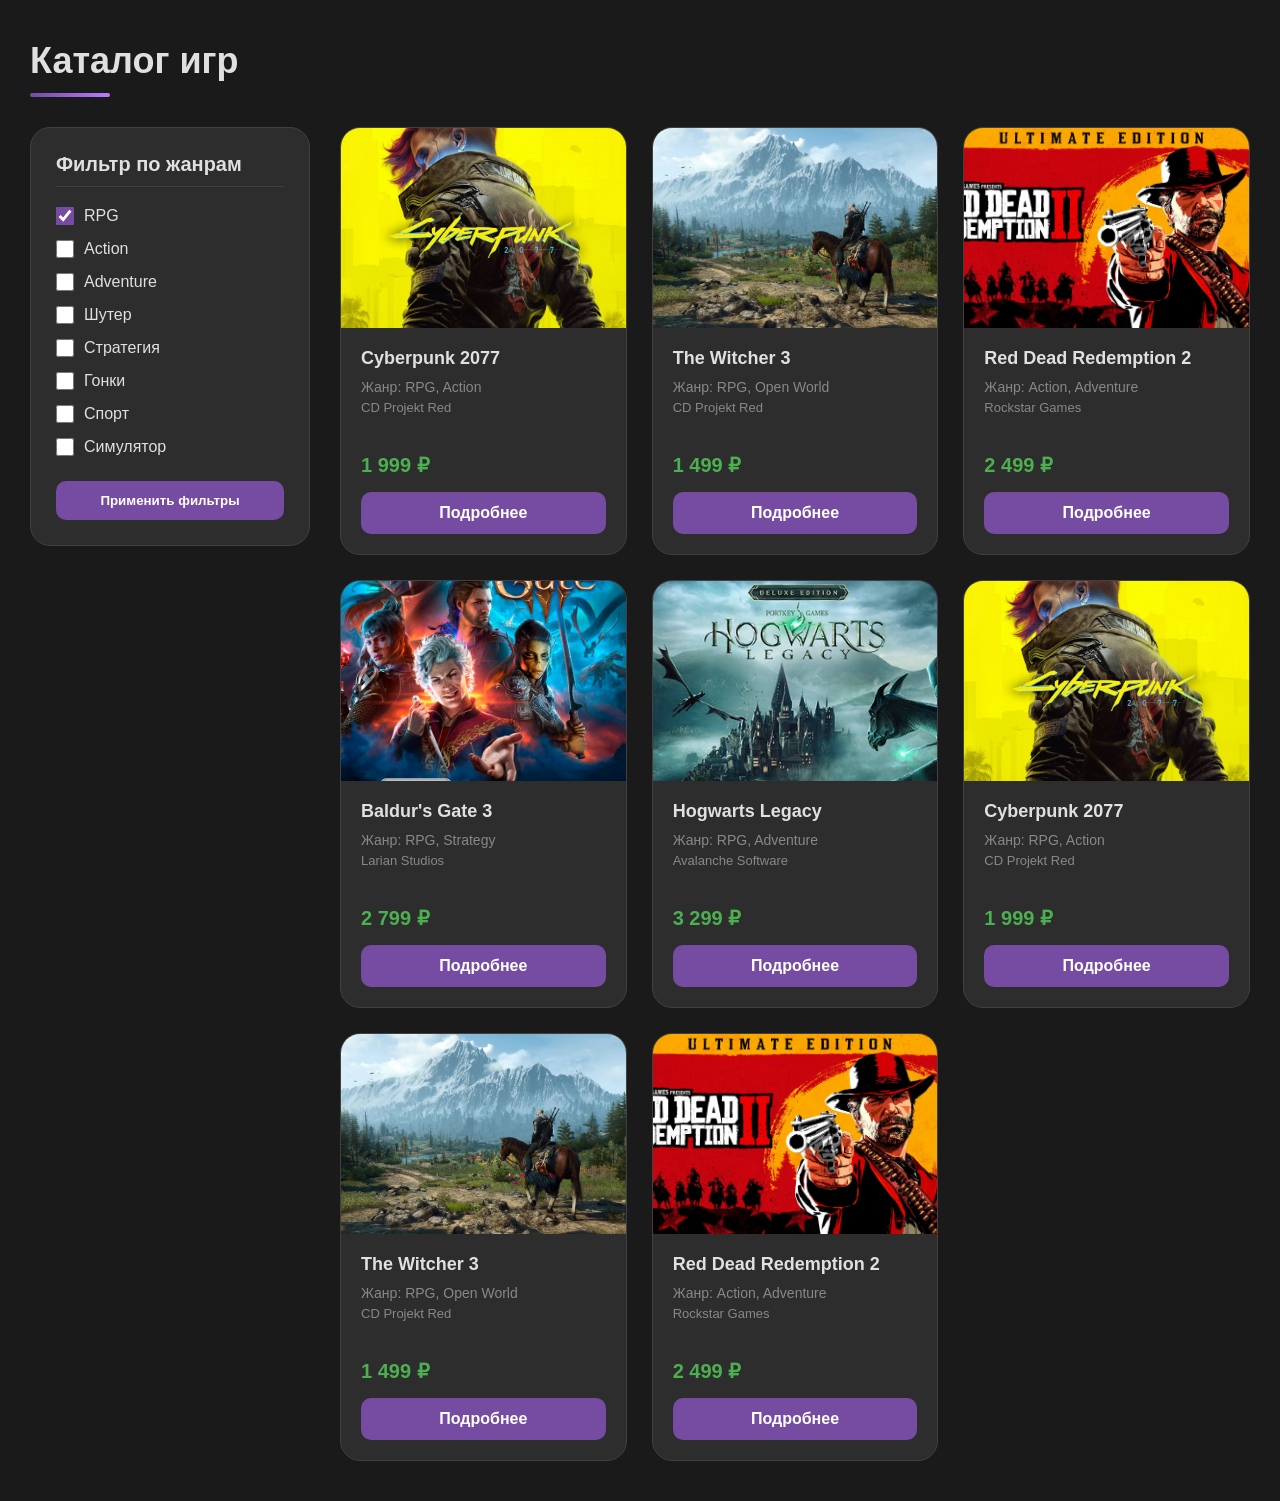
==== catalog.html @ 6f2eb38f "Добавление всех файлов проекта" ====
<!DOCTYPE html>
<html lang="ru">
<head>
    <meta charset="UTF-8">
    <meta name="viewport" content="width=device-width, initial-scale=1.0">
    <title>Каталог игр</title>
    <link rel="stylesheet" href="style/stylescatalog.css">

</head>
<body>
    <!-- Основной контент -->
    <main class="catalog-main">
        <div class="catalog-header">
            <h1 class="catalog-title">Каталог игр</h1>
            
<!-- Кнопка фильтра для мобилок-->
<div class="filter-toggle">
    <input type="checkbox" id="filter-toggle" class="filter-toggle-checkbox">
    <label for="filter-toggle" class="filter-toggle-label">
        <i class="fas fa-sliders-h"></i>
        <span>Фильтры</span>
    </label>
    
        <!-- Мобильная панель фильтров-->
        <div class="mobile-filter">
            <div class="mobile-filter-content">
                <label for="filter-toggle" class="mobile-filter-close">
                    <i class="fas fa-times"></i>
                </label>
                <h2 class="filter-title">Фильтр по жанрам</h2>
                
                <div class="filter-genres">
                    <label class="genre-checkbox">
                        <input type="checkbox" name="genre-mobile" value="rpg" checked>
                        <span>RPG</span>
                    </label>
                    
                    <label class="genre-checkbox">
                        <input type="checkbox" name="genre-mobile" value="action">
                        <span>Action</span>
                    </label>
                    
                    <label class="genre-checkbox">
                        <input type="checkbox" name="genre-mobile" value="adventure">
                        <span>Adventure</span>
                    </label>
                    
                    <label class="genre-checkbox">
                        <input type="checkbox" name="genre-mobile" value="shooter">
                        <span>Шутер</span>
                    </label>
                    
                    <label class="genre-checkbox">
                        <input type="checkbox" name="genre-mobile" value="strategy">
                        <span>Стратегия</span>
                    </label>
                    
                    <label class="genre-checkbox">
                        <input type="checkbox" name="genre-mobile" value="racing">
                        <span>Гонки</span>
                    </label>
                    
                    <label class="genre-checkbox">
                        <input type="checkbox" name="genre-mobile" value="sport">
                        <span>Спорт</span>
                    </label>
                    
                    <label class="genre-checkbox">
                        <input type="checkbox" name="genre-mobile" value="simulator">
                        <span>Симулятор</span>
                    </label>
                </div>
                    <button class="filter-apply">Применить фильтры</button>
            </div>
            </div>
        </div>
    </div>

        <div class="catalog-container">
            <!-- Боковая панель фильтров -->
            <aside class="filter-sidebar">
                <h2 class="filter-title">Фильтр по жанрам</h2>
                
                <div class="filter-genres">
                    <label class="genre-checkbox">
                        <input type="checkbox" name="genre" value="rpg" checked>
                        <span>RPG</span>
                    </label>
                    
                    <label class="genre-checkbox">
                        <input type="checkbox" name="genre" value="action">
                        <span>Action</span>
                    </label>
                    
                    <label class="genre-checkbox">
                        <input type="checkbox" name="genre" value="adventure">
                        <span>Adventure</span>
                    </label>
                    
                    <label class="genre-checkbox">
                        <input type="checkbox" name="genre" value="shooter">
                        <span>Шутер</span>
                    </label>
                    
                    <label class="genre-checkbox">
                        <input type="checkbox" name="genre" value="strategy">
                        <span>Стратегия</span>
                    </label>
                    
                    <label class="genre-checkbox">
                        <input type="checkbox" name="genre" value="racing">
                        <span>Гонки</span>
                    </label>
                    
                    <label class="genre-checkbox">
                        <input type="checkbox" name="genre" value="sport">
                        <span>Спорт</span>
                    </label>
                    
                    <label class="genre-checkbox">
                        <input type="checkbox" name="genre" value="simulator">
                        <span>Симулятор</span>
                    </label>
                </div>

                <button class="filter-apply">Применить фильтры</button>
            </aside>

            <!-- Сетка с карточками игр -->
            <div class="games-grid">
                <!-- Карточка 1 -->
                <div class="game-card">
                    <div class="game-image">
                        <img src="foto/Cyberpunk.png" width="250px" height="200px">
                    </div>
                    <div class="game-info">
                        <h3 class="game-title">Cyberpunk 2077</h3>
                        <div class="game-genre">Жанр: RPG, Action</div>
                        <div class="game-developer">CD Projekt Red</div>
                        <div class="game-rating">
                            <i class="fas fa-star"></i>
                            <i class="fas fa-star"></i>
                            <i class="fas fa-star"></i>
                            <i class="fas fa-star"></i>
                            <i class="far fa-star"></i>
                        </div>
                        <div class="game-price">1 999 ₽</div>
                        <a href="#" class="game-button">Подробнее</a>
                    </div>
                </div>

                <!-- Карточка 2 -->
                <div class="game-card">
                    <div class="game-image">
                        <img src="foto/witcher.jpg" width="250px" height="200px">
                    </div>
                    <div class="game-info">
                        <h3 class="game-title">The Witcher 3</h3>
                        <div class="game-genre">Жанр: RPG, Open World</div>
                        <div class="game-developer">CD Projekt Red</div>
                        <div class="game-rating">
                            <i class="fas fa-star"></i>
                            <i class="fas fa-star"></i>
                            <i class="fas fa-star"></i>
                            <i class="fas fa-star"></i>
                            <i class="fas fa-star"></i>
                        </div>
                        <div class="game-price">1 499 ₽</div>
                        <a href="#" class="game-button">Подробнее</a>
                    </div>
                </div>

                <!-- Карточка 3 -->
                <div class="game-card">
                    <div class="game-image">
                        <img src="foto/rdr.jpg" width="250px" height="200px">
                    </div>
                    <div class="game-info">
                        <h3 class="game-title">Red Dead Redemption 2</h3>
                        <div class="game-genre">Жанр: Action, Adventure</div>
                        <div class="game-developer">Rockstar Games</div>
                        <div class="game-rating">
                            <i class="fas fa-star"></i>
                            <i class="fas fa-star"></i>
                            <i class="fas fa-star"></i>
                            <i class="fas fa-star"></i>
                            <i class="fas fa-star"></i>
                        </div>
                        <div class="game-price">2 499 ₽</div>
                        <a href="#" class="game-button">Подробнее</a>
                    </div>
                </div>

                <!-- Карточка 4 -->
                <div class="game-card">
                    <div class="game-image">
                        <img src="foto/baldur.png" width="250px" height="200px">
                    </div>
                    <div class="game-info">
                        <h3 class="game-title">Baldur's Gate 3</h3>
                        <div class="game-genre">Жанр: RPG, Strategy</div>
                        <div class="game-developer">Larian Studios</div>
                        <div class="game-rating">
                            <i class="fas fa-star"></i>
                            <i class="fas fa-star"></i>
                            <i class="fas fa-star"></i>
                            <i class="fas fa-star"></i>
                            <i class="fas fa-star"></i>
                        </div>
                        <div class="game-price">2 799 ₽</div>
                        <a href="#" class="game-button">Подробнее</a>
                    </div>
                </div>

                <!-- Карточка 5 -->
                <div class="game-card">
                    <div class="game-image">
                        <img src="foto/hogwarts.jpg" width="250px" height="200px">
                    </div>
                    <div class="game-info">
                        <h3 class="game-title">Hogwarts Legacy</h3>
                        <div class="game-genre">Жанр: RPG, Adventure</div>
                        <div class="game-developer">Avalanche Software</div>
                        <div class="game-rating">
                            <i class="fas fa-star"></i>
                            <i class="fas fa-star"></i>
                            <i class="fas fa-star"></i>
                            <i class="fas fa-star"></i>
                            <i class="far fa-star"></i>
                        </div>
                        <div class="game-price">3 299 ₽</div>
                        <a href="#" class="game-button">Подробнее</a>
                    </div>
                </div>

                <!-- Карточка 6 -->
                <div class="game-card">
                    <div class="game-image">
                        <img src="foto/Cyberpunk.png" width="250px" height="200px">
                    </div>
                    <div class="game-info">
                        <h3 class="game-title">Cyberpunk 2077</h3>
                        <div class="game-genre">Жанр: RPG, Action</div>
                        <div class="game-developer">CD Projekt Red</div>
                        <div class="game-rating">
                            <i class="fas fa-star"></i>
                            <i class="fas fa-star"></i>
                            <i class="fas fa-star"></i>
                            <i class="fas fa-star"></i>
                            <i class="far fa-star"></i>
                        </div>
                        <div class="game-price">1 999 ₽</div>
                        <a href="#" class="game-button">Подробнее</a>
                    </div>
                </div>

                <!-- Карточка 7 -->
                <div class="game-card">
                    <div class="game-image">
                        <img src="foto/witcher.jpg" width="250px" height="200px">
                    </div>
                    <div class="game-info">
                        <h3 class="game-title">The Witcher 3</h3>
                        <div class="game-genre">Жанр: RPG, Open World</div>
                        <div class="game-developer">CD Projekt Red</div>
                        <div class="game-rating">
                            <i class="fas fa-star"></i>
                            <i class="fas fa-star"></i>
                            <i class="fas fa-star"></i>
                            <i class="fas fa-star"></i>
                            <i class="fas fa-star"></i>
                        </div>
                        <div class="game-price">1 499 ₽</div>
                        <a href="#" class="game-button">Подробнее</a>
                    </div>
                </div>

                <!-- Карточка 8 -->
                <div class="game-card">
                    <div class="game-image">
                        <img src="foto/rdr.jpg" width="250px" height="200px">
                    </div>
                    <div class="game-info">
                        <h3 class="game-title">Red Dead Redemption 2</h3>
                        <div class="game-genre">Жанр: Action, Adventure</div>
                        <div class="game-developer">Rockstar Games</div>
                        <div class="game-rating">
                            <i class="fas fa-star"></i>
                            <i class="fas fa-star"></i>
                            <i class="fas fa-star"></i>
                            <i class="fas fa-star"></i>
                            <i class="fas fa-star"></i>
                        </div>
                        <div class="game-price">2 499 ₽</div>
                        <a href="#" class="game-button">Подробнее</a>
                    </div>
                </div>
            </div>
        </div>
    </main>
</body>
</html>
---- style/stylescatalog.css ----
* {
    margin: 0;
    padding: 0;
    box-sizing: border-box;
    font-family: 'Segoe UI', Tahoma, Geneva, Verdana, sans-serif;
}

body {
    background-color: #1a1a1a;
    color: #e0e0e0;
    min-height: 100vh;
    display: flex;
    flex-direction: column;
}

.catalog-main {
    max-width: 1400px;
    margin: 40px auto;
    padding: 0 30px;
    flex: 1;
    width: 100%;
}

.catalog-header {
    display: flex;
    justify-content: space-between;
    align-items: center;
    margin-bottom: 30px;
    flex-wrap: wrap;
    gap: 20px;
}

.catalog-title {
    font-size: 36px;
    color: #e0e0e0;
    position: relative;
    padding-bottom: 15px;
}

.catalog-title:after {
    content: "";
    position: absolute;
    bottom: 0;
    left: 0;
    width: 80px;
    height: 4px;
    background: linear-gradient(to right, #764ba2, #b87cff);
    border-radius: 2px;
}

.filter-toggle {
    display: none;
    position: relative;
}

.filter-toggle-checkbox {
    display: none;
}

.filter-toggle-label {
    display: flex;
    align-items: center;
    gap: 10px;
    background: #764ba2;
    color: white;
    padding: 12px 25px;
    border-radius: 12px;
    cursor: pointer;
    font-weight: 600;
    transition: all 0.3s;
}

.filter-toggle-label:hover {
    background: #5d3a82;
    transform: translateY(-2px);
    box-shadow: 0 5px 15px rgba(118, 75, 162, 0.3);
}

.catalog-container {
    display: flex;
    gap: 30px;
}

.filter-sidebar {
    width: 280px;
    background: #2d2d2d;
    border-radius: 20px;
    padding: 25px;
    border: 1px solid #404040;
    height: fit-content;
    position: sticky;
    top: 20px;
}

.filter-title {
    font-size: 20px;
    margin-bottom: 20px;
    color: #e0e0e0;
    padding-bottom: 10px;
    border-bottom: 1px solid #404040;
}

.filter-genres {
    display: flex;
    flex-direction: column;
    gap: 15px;
    margin-bottom: 25px;
}

.genre-checkbox {
    display: flex;
    align-items: center;
    gap: 10px;
    cursor: pointer;
    color: #e0e0e0;
    transition: color 0.3s;
}

.genre-checkbox:hover {
    color: #b87cff;
}

.genre-checkbox input[type="checkbox"] {
    width: 18px;
    height: 18px;
    cursor: pointer;
    accent-color: #764ba2;
}

.filter-apply {
    width: 100%;
    padding: 12px;
    background: #764ba2;
    color: white;
    border: none;
    border-radius: 10px;
    font-weight: 600;
    cursor: pointer;
    transition: all 0.3s;
}

.filter-apply:hover {
    background: #5d3a82;
    transform: translateY(-2px);
    box-shadow: 0 5px 15px rgba(118, 75, 162, 0.3);
}

.games-grid {
    flex: 1;
    display: grid;
    grid-template-columns: repeat(auto-fill, minmax(250px, 1fr));
    gap: 25px;
}

.game-card {
    background: #2d2d2d;
    border-radius: 20px;
    overflow: hidden;
    border: 1px solid #404040;
    transition: all 0.3s;
}

.game-card:hover {
    transform: translateY(-10px);
    box-shadow: 0 10px 30px rgba(118, 75, 162, 0.3);
    border-color: #764ba2;
}

.game-image {
    width: 100%;
    height: 200px;
    overflow: hidden;
}

.game-image img {
    width: 100%;
    height: 100%;
    object-fit: cover;
    transition: transform 0.3s;
}

.game-card:hover .game-image img {
    transform: scale(1.05);
}

.game-info {
    padding: 20px;
}

.game-title {
    font-size: 18px;
    font-weight: 700;
    margin-bottom: 10px;
    color: #e0e0e0;
}

.game-genre {
    font-size: 14px;
    color: #888;
    margin-bottom: 5px;
}

.game-developer {
    font-size: 13px;
    color: #888;
    margin-bottom: 10px;
}

.game-rating {
    margin-bottom: 10px;
}

.game-rating i {
    color: #ffc107;
    font-size: 14px;
    margin-right: 2px;
}

.game-rating .far {
    color: #404040;
}

.game-price {
    font-size: 20px;
    font-weight: 700;
    color: #4caf50;
    margin-bottom: 15px;
}

.game-button {
    display: block;
    width: 100%;
    padding: 12px;
    background: #764ba2;
    color: white;
    text-align: center;
    text-decoration: none;
    border-radius: 10px;
    font-weight: 600;
    transition: all 0.3s;
}

.game-button:hover {
    background: #5d3a82;
    transform: translateY(-2px);
    box-shadow: 0 5px 15px rgba(118, 75, 162, 0.3);
}

/* Мобильная панель фильтров - ИСПРАВЛЕНО */
.mobile-filter {
    display: none;
    position: fixed;
    top: 0;
    left: 0;
    width: 100%;
    height: 100%;
    background: rgba(0, 0, 0, 0.8);
    z-index: 1000;
    align-items: center;
    justify-content: center;
}

/* Показываем фильтр когда чекбокс отмечен */
#filter-toggle:checked ~ .mobile-filter {
    display: flex !important;
}

.mobile-filter-content {
    position: relative;
    width: 90%;
    max-width: 400px;
    background: #2d2d2d;
    border-radius: 25px;
    padding: 30px;
    border: 1px solid #404040;
    max-height: 80vh;
    overflow-y: auto;
}

.mobile-filter-close {
    position: absolute;
    top: 15px;
    right: 15px;
    font-size: 24px;
    color: #888;
    cursor: pointer;
    transition: color 0.3s;
}

.mobile-filter-close:hover {
    color: #ff6b6b;
}

@media screen and (max-width: 1024px) {
    .games-grid {
        grid-template-columns: repeat(auto-fill, minmax(220px, 1fr));
    }
}

@media screen and (max-width: 968px) {
    .filter-sidebar {
        display: none;
    }
    
    .filter-toggle {
        display: block;
    }
    
    .catalog-container {
        flex-direction: column;
    }
    
    .games-grid {
        grid-template-columns: repeat(auto-fill, minmax(250px, 1fr));
    }
}

@media screen and (min-width: 969px) {
    .mobile-filter {
        display: none !important;
    }
}

@media screen and (max-width: 768px) {
    .catalog-main {
        padding: 0 20px;
    }
    
    .catalog-title {
        font-size: 28px;
    }
    
    .games-grid {
        grid-template-columns: repeat(auto-fill, minmax(200px, 1fr));
        gap: 15px;
    }
}

@media screen and (max-width: 480px) {
    .games-grid {
        grid-template-columns: 1fr;
    }
    
    .catalog-header {
        flex-direction: column;
        align-items: flex-start;
    }
    
    .filter-toggle-label {
        width: 100%;
        justify-content: center;
    }
    
    .mobile-filter-content {
        padding: 20px;
    }
}
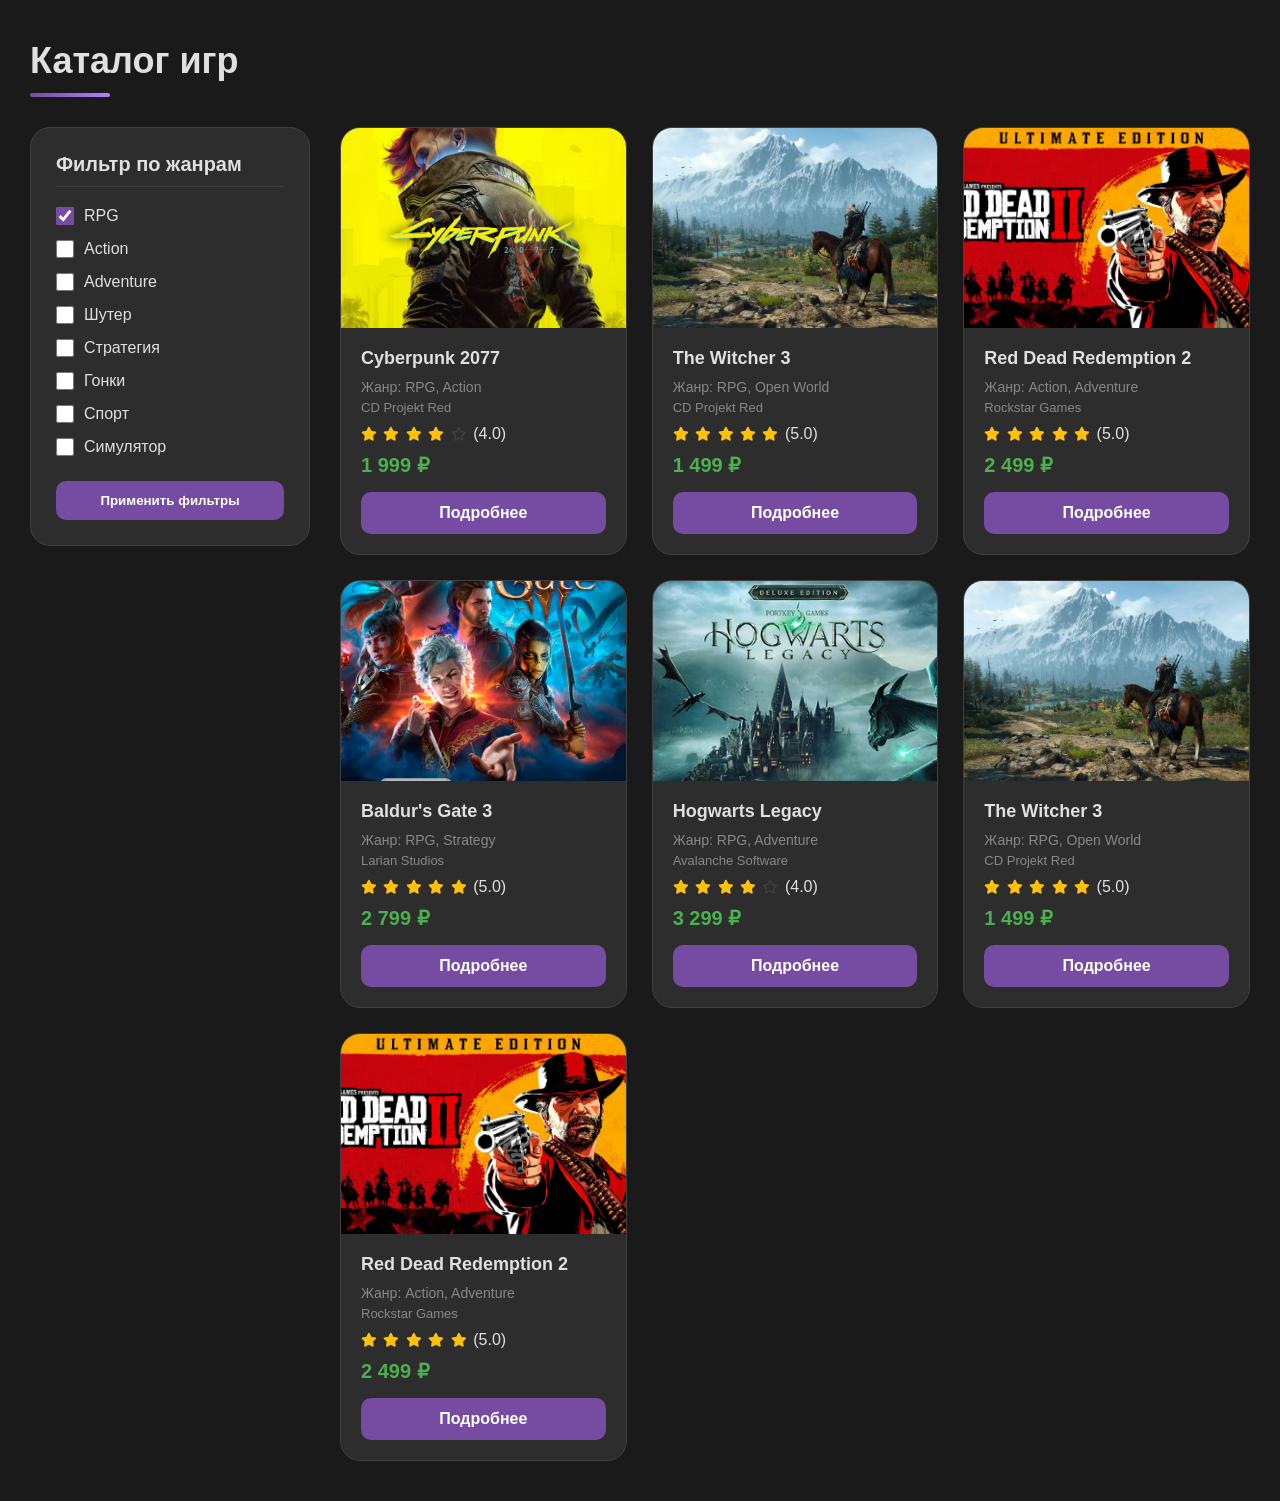
==== commit f7b05864: "Исправлена адптация CSS для разные экраны" ====
--- a/catalog.html
+++ b/catalog.html
@@ -3,9 +3,10 @@
 <head>
     <meta charset="UTF-8">
     <meta name="viewport" content="width=device-width, initial-scale=1.0">
-    <title>Каталог игр</title>
+    <title>Каталог игр | Best Games</title>
     <link rel="stylesheet" href="style/stylescatalog.css">
-
+    <link rel="stylesheet" href="https://cdnjs.cloudflare.com/ajax/libs/font-awesome/6.0.0/css/all.min.css">
+    <link href="https://fonts.googleapis.com/css2?family=Montserrat:wght@400;600;700&family=Open+Sans:wght@400;600&display=swap" rel="stylesheet">
 </head>
 <body>
     <!-- Основной контент -->
@@ -13,68 +14,68 @@
         <div class="catalog-header">
             <h1 class="catalog-title">Каталог игр</h1>
             
-<!-- Кнопка фильтра для мобилок-->
-<div class="filter-toggle">
-    <input type="checkbox" id="filter-toggle" class="filter-toggle-checkbox">
-    <label for="filter-toggle" class="filter-toggle-label">
-        <i class="fas fa-sliders-h"></i>
-        <span>Фильтры</span>
-    </label>
-    
-        <!-- Мобильная панель фильтров-->
-        <div class="mobile-filter">
-            <div class="mobile-filter-content">
-                <label for="filter-toggle" class="mobile-filter-close">
-                    <i class="fas fa-times"></i>
+            <!-- Кнопка фильтра для мобилок-->
+            <div class="filter-toggle">
+                <input type="checkbox" id="filter-toggle" class="filter-toggle-checkbox">
+                <label for="filter-toggle" class="filter-toggle-label">
+                    <i class="fas fa-sliders-h"></i>
+                    <span>Фильтры</span>
                 </label>
-                <h2 class="filter-title">Фильтр по жанрам</h2>
                 
-                <div class="filter-genres">
-                    <label class="genre-checkbox">
-                        <input type="checkbox" name="genre-mobile" value="rpg" checked>
-                        <span>RPG</span>
-                    </label>
-                    
-                    <label class="genre-checkbox">
-                        <input type="checkbox" name="genre-mobile" value="action">
-                        <span>Action</span>
-                    </label>
-                    
-                    <label class="genre-checkbox">
-                        <input type="checkbox" name="genre-mobile" value="adventure">
-                        <span>Adventure</span>
-                    </label>
-                    
-                    <label class="genre-checkbox">
-                        <input type="checkbox" name="genre-mobile" value="shooter">
-                        <span>Шутер</span>
-                    </label>
-                    
-                    <label class="genre-checkbox">
-                        <input type="checkbox" name="genre-mobile" value="strategy">
-                        <span>Стратегия</span>
-                    </label>
-                    
-                    <label class="genre-checkbox">
-                        <input type="checkbox" name="genre-mobile" value="racing">
-                        <span>Гонки</span>
-                    </label>
-                    
-                    <label class="genre-checkbox">
-                        <input type="checkbox" name="genre-mobile" value="sport">
-                        <span>Спорт</span>
-                    </label>
-                    
-                    <label class="genre-checkbox">
-                        <input type="checkbox" name="genre-mobile" value="simulator">
-                        <span>Симулятор</span>
-                    </label>
-                </div>
-                    <button class="filter-apply">Применить фильтры</button>
-            </div>
+                <!-- Мобильная панель фильтров-->
+                <div class="mobile-filter">
+                    <div class="mobile-filter-content">
+                        <label for="filter-toggle" class="mobile-filter-close">
+                            <i class="fas fa-times"></i>
+                        </label>
+                        <h2 class="filter-title">Фильтр по жанрам</h2>
+                        
+                        <div class="filter-genres">
+                            <label class="genre-checkbox">
+                                <input type="checkbox" name="genre-mobile" value="rpg" checked>
+                                <span>RPG</span>
+                            </label>
+                            
+                            <label class="genre-checkbox">
+                                <input type="checkbox" name="genre-mobile" value="action">
+                                <span>Action</span>
+                            </label>
+                            
+                            <label class="genre-checkbox">
+                                <input type="checkbox" name="genre-mobile" value="adventure">
+                                <span>Adventure</span>
+                            </label>
+                            
+                            <label class="genre-checkbox">
+                                <input type="checkbox" name="genre-mobile" value="shooter">
+                                <span>Шутер</span>
+                            </label>
+                            
+                            <label class="genre-checkbox">
+                                <input type="checkbox" name="genre-mobile" value="strategy">
+                                <span>Стратегия</span>
+                            </label>
+                            
+                            <label class="genre-checkbox">
+                                <input type="checkbox" name="genre-mobile" value="racing">
+                                <span>Гонки</span>
+                            </label>
+                            
+                            <label class="genre-checkbox">
+                                <input type="checkbox" name="genre-mobile" value="sport">
+                                <span>Спорт</span>
+                            </label>
+                            
+                            <label class="genre-checkbox">
+                                <input type="checkbox" name="genre-mobile" value="simulator">
+                                <span>Симулятор</span>
+                            </label>
+                        </div>
+                        <button class="filter-apply">Применить фильтры</button>
+                    </div>
+                </div>
             </div>
         </div>
-    </div>
 
         <div class="catalog-container">
             <!-- Боковая панель фильтров -->
@@ -128,10 +129,9 @@
 
             <!-- Сетка с карточками игр -->
             <div class="games-grid">
-                <!-- Карточка 1 -->
-                <div class="game-card">
-                    <div class="game-image">
-                        <img src="foto/Cyberpunk.png" width="250px" height="200px">
+                <div class="game-card">
+                    <div class="game-image">
+                        <img src="foto/Cyberpunk.png" alt="Cyberpunk 2077" width="250" height="200">
                     </div>
                     <div class="game-info">
                         <h3 class="game-title">Cyberpunk 2077</h3>
@@ -143,16 +143,16 @@
                             <i class="fas fa-star"></i>
                             <i class="fas fa-star"></i>
                             <i class="far fa-star"></i>
+                            <span class="rating-text">(4.0)</span>
                         </div>
                         <div class="game-price">1 999 ₽</div>
                         <a href="#" class="game-button">Подробнее</a>
                     </div>
                 </div>
 
-                <!-- Карточка 2 -->
-                <div class="game-card">
-                    <div class="game-image">
-                        <img src="foto/witcher.jpg" width="250px" height="200px">
+                <div class="game-card">
+                    <div class="game-image">
+                        <img src="foto/witcher.jpg" alt="The Witcher 3" width="250" height="200">
                     </div>
                     <div class="game-info">
                         <h3 class="game-title">The Witcher 3</h3>
@@ -164,16 +164,16 @@
                             <i class="fas fa-star"></i>
                             <i class="fas fa-star"></i>
                             <i class="fas fa-star"></i>
+                            <span class="rating-text">(5.0)</span>
                         </div>
                         <div class="game-price">1 499 ₽</div>
                         <a href="#" class="game-button">Подробнее</a>
                     </div>
                 </div>
 
-                <!-- Карточка 3 -->
-                <div class="game-card">
-                    <div class="game-image">
-                        <img src="foto/rdr.jpg" width="250px" height="200px">
+                <div class="game-card">
+                    <div class="game-image">
+                        <img src="foto/rdr.jpg" alt="Red Dead Redemption 2" width="250" height="200">
                     </div>
                     <div class="game-info">
                         <h3 class="game-title">Red Dead Redemption 2</h3>
@@ -185,16 +185,16 @@
                             <i class="fas fa-star"></i>
                             <i class="fas fa-star"></i>
                             <i class="fas fa-star"></i>
+                            <span class="rating-text">(5.0)</span>
                         </div>
                         <div class="game-price">2 499 ₽</div>
                         <a href="#" class="game-button">Подробнее</a>
                     </div>
                 </div>
 
-                <!-- Карточка 4 -->
-                <div class="game-card">
-                    <div class="game-image">
-                        <img src="foto/baldur.png" width="250px" height="200px">
+                <div class="game-card">
+                    <div class="game-image">
+                        <img src="foto/baldur.png" alt="Baldur's Gate 3" width="250" height="200">
                     </div>
                     <div class="game-info">
                         <h3 class="game-title">Baldur's Gate 3</h3>
@@ -206,16 +206,16 @@
                             <i class="fas fa-star"></i>
                             <i class="fas fa-star"></i>
                             <i class="fas fa-star"></i>
+                            <span class="rating-text">(5.0)</span>
                         </div>
                         <div class="game-price">2 799 ₽</div>
                         <a href="#" class="game-button">Подробнее</a>
                     </div>
                 </div>
 
-                <!-- Карточка 5 -->
-                <div class="game-card">
-                    <div class="game-image">
-                        <img src="foto/hogwarts.jpg" width="250px" height="200px">
+                <div class="game-card">
+                    <div class="game-image">
+                        <img src="foto/hogwarts.jpg" alt="Hogwarts Legacy" width="250" height="200">
                     </div>
                     <div class="game-info">
                         <h3 class="game-title">Hogwarts Legacy</h3>
@@ -227,37 +227,16 @@
                             <i class="fas fa-star"></i>
                             <i class="fas fa-star"></i>
                             <i class="far fa-star"></i>
+                            <span class="rating-text">(4.0)</span>
                         </div>
                         <div class="game-price">3 299 ₽</div>
                         <a href="#" class="game-button">Подробнее</a>
                     </div>
                 </div>
 
-                <!-- Карточка 6 -->
-                <div class="game-card">
-                    <div class="game-image">
-                        <img src="foto/Cyberpunk.png" width="250px" height="200px">
-                    </div>
-                    <div class="game-info">
-                        <h3 class="game-title">Cyberpunk 2077</h3>
-                        <div class="game-genre">Жанр: RPG, Action</div>
-                        <div class="game-developer">CD Projekt Red</div>
-                        <div class="game-rating">
-                            <i class="fas fa-star"></i>
-                            <i class="fas fa-star"></i>
-                            <i class="fas fa-star"></i>
-                            <i class="fas fa-star"></i>
-                            <i class="far fa-star"></i>
-                        </div>
-                        <div class="game-price">1 999 ₽</div>
-                        <a href="#" class="game-button">Подробнее</a>
-                    </div>
-                </div>
-
-                <!-- Карточка 7 -->
-                <div class="game-card">
-                    <div class="game-image">
-                        <img src="foto/witcher.jpg" width="250px" height="200px">
+                <div class="game-card">
+                    <div class="game-image">
+                        <img src="foto/witcher.jpg" alt="The Witcher 3" width="250" height="200">
                     </div>
                     <div class="game-info">
                         <h3 class="game-title">The Witcher 3</h3>
@@ -269,16 +248,16 @@
                             <i class="fas fa-star"></i>
                             <i class="fas fa-star"></i>
                             <i class="fas fa-star"></i>
+                            <span class="rating-text">(5.0)</span>
                         </div>
                         <div class="game-price">1 499 ₽</div>
                         <a href="#" class="game-button">Подробнее</a>
                     </div>
                 </div>
 
-                <!-- Карточка 8 -->
-                <div class="game-card">
-                    <div class="game-image">
-                        <img src="foto/rdr.jpg" width="250px" height="200px">
+                <div class="game-card">
+                    <div class="game-image">
+                        <img src="foto/rdr.jpg" alt="Red Dead Redemption 2" width="250" height="200">
                     </div>
                     <div class="game-info">
                         <h3 class="game-title">Red Dead Redemption 2</h3>
@@ -290,6 +269,7 @@
                             <i class="fas fa-star"></i>
                             <i class="fas fa-star"></i>
                             <i class="fas fa-star"></i>
+                            <span class="rating-text">(5.0)</span>
                         </div>
                         <div class="game-price">2 499 ₽</div>
                         <a href="#" class="game-button">Подробнее</a>
